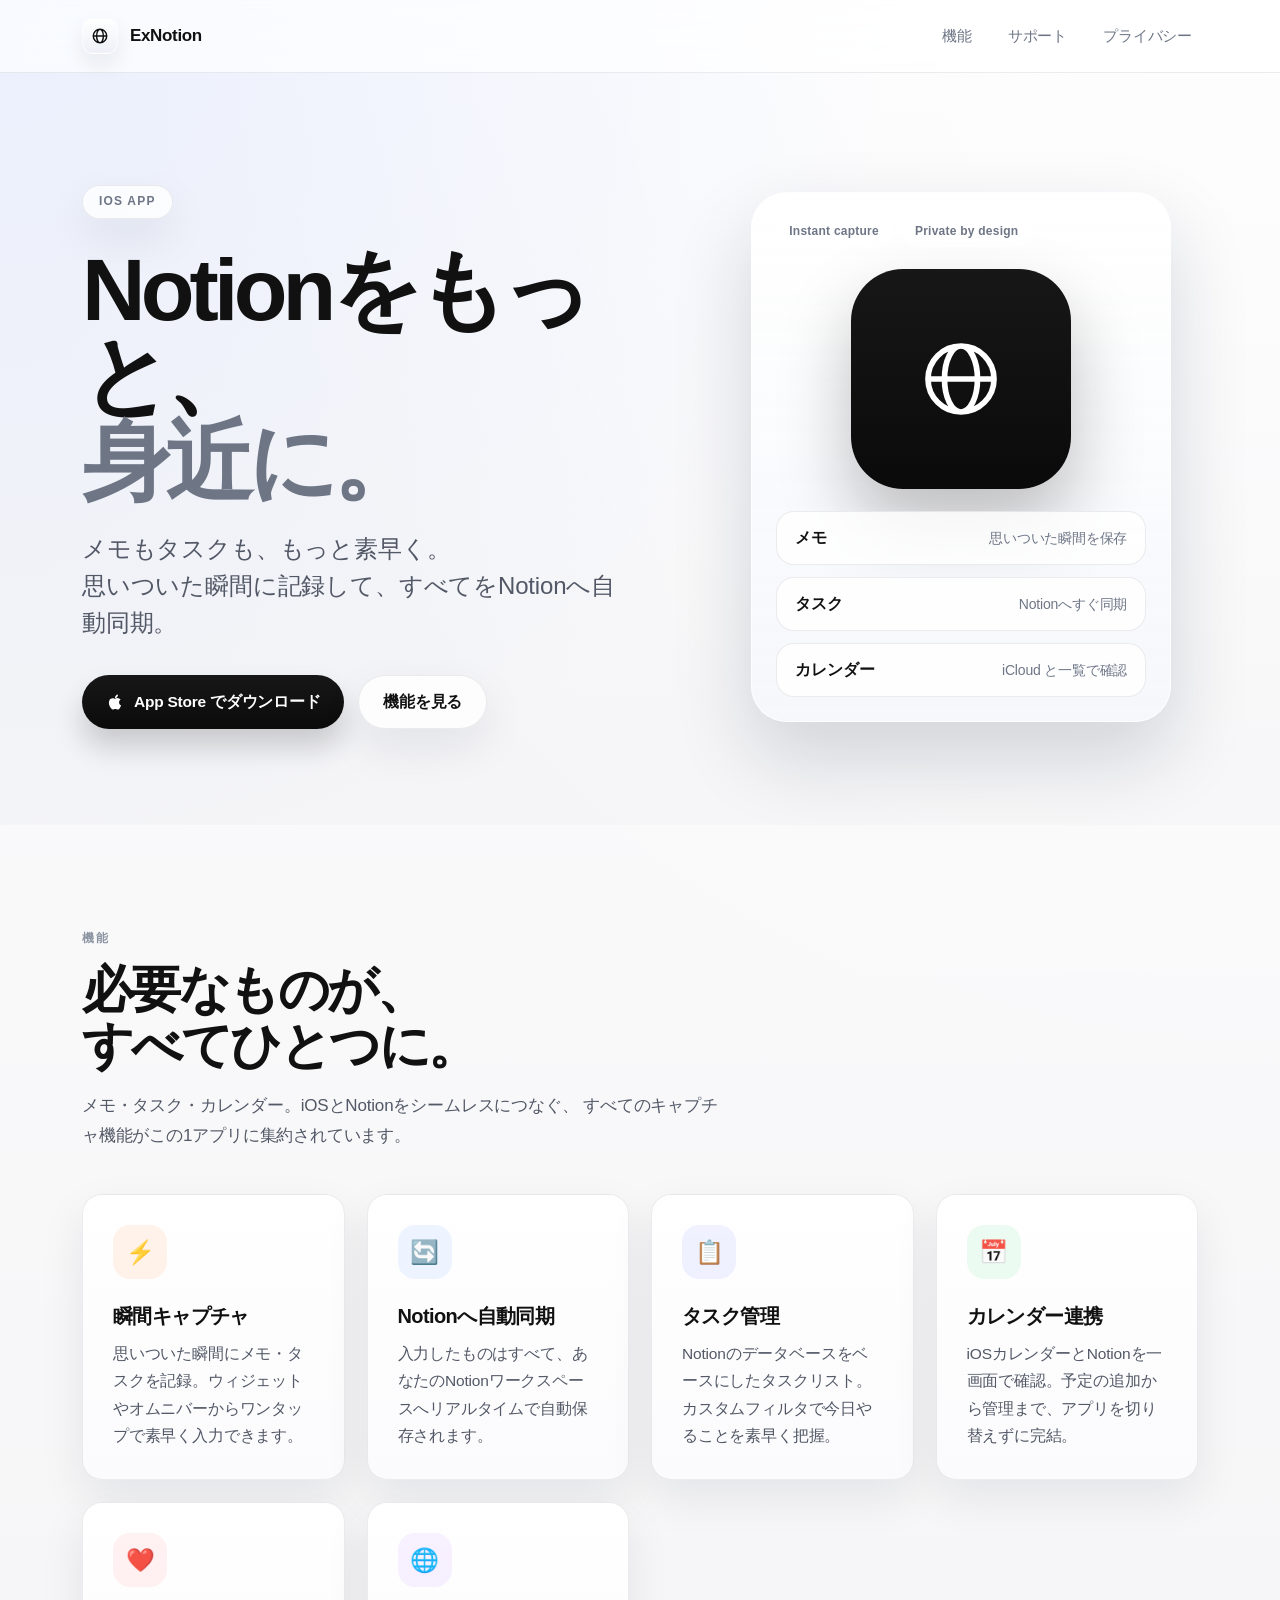
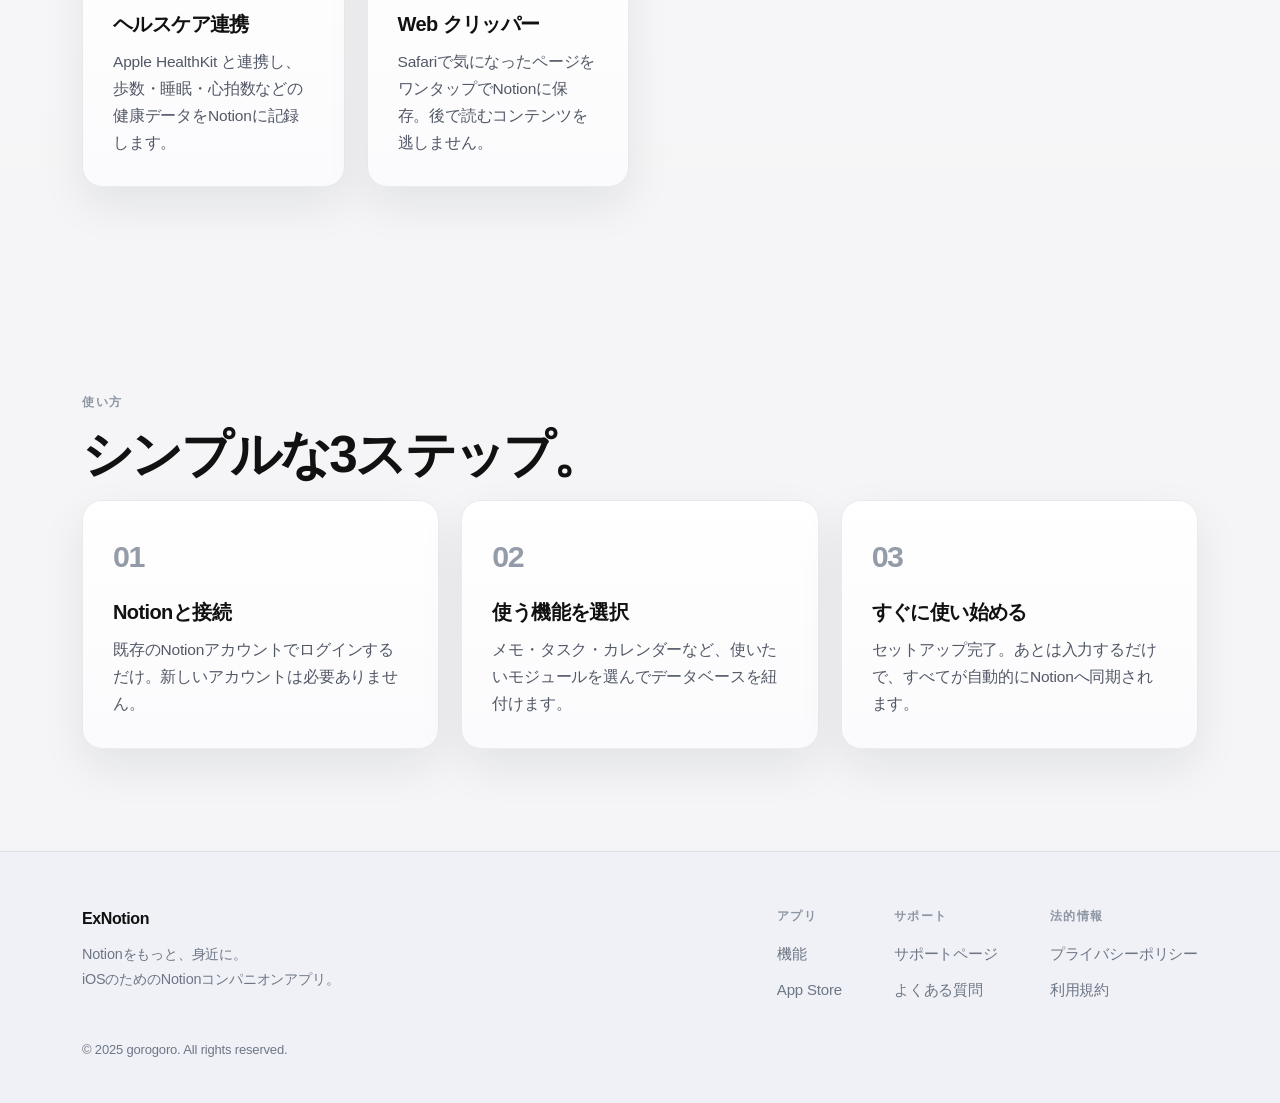
==== index.html @ c2ee6b0f "Add files via upload" ====
<!DOCTYPE html>
<html lang="ja">
<head>
  <meta charset="UTF-8" />
  <meta name="viewport" content="width=device-width, initial-scale=1.0" />
  <title>ExNotion — Notionをもっと、身近に。</title>
  <meta name="description" content="メモ・タスク・カレンダーをNotionに自動同期。瞬間キャプチャで、思いついた瞬間に記録できるiOSアプリです。" />
  <meta property="og:title" content="ExNotion — Notionをもっと、身近に。" />
  <meta property="og:description" content="メモ・タスク・カレンダーをNotionに自動同期。iOSアプリ。" />
  <meta property="og:type" content="website" />
  <link rel="stylesheet" href="style.css" />
</head>
<body>

  <!-- ── Header ── -->
  <header>
    <nav>
      <a href="index.html" class="nav-logo">
        <span class="nav-logo-icon">
          <svg viewBox="0 0 24 24"><path d="M21 12a9 9 0 0 1-9 9m9-9a9 9 0 0 0-9-9m9 9H3m9 9a9 9 0 0 1-9-9m9 9c-2.5 0-4.5-4-4.5-9S9.5 3 12 3m0 18c2.5 0 4.5-4 4.5-9S14.5 3 12 3m-9 9a9 9 0 0 1 9-9"/></svg>
        </span>
        ExNotion
      </a>
      <ul class="nav-links">
        <li><a href="#features">機能</a></li>
        <li><a href="support.html">サポート</a></li>
        <li><a href="privacy.html">プライバシー</a></li>
      </ul>
    </nav>
  </header>

  <!-- ── Hero ── -->
  <section class="hero">
    <div class="container hero-shell">
      <div class="hero-copy">
        <div class="hero-badge">iOS App</div>
        <h1>Notionをもっと、<br><span>身近に。</span></h1>
        <p class="hero-sub">
          メモもタスクも、もっと素早く。<br>
          思いついた瞬間に記録して、すべてをNotionへ自動同期。
        </p>
        <div class="cta-group">
          <!-- App Store公開後にURLを設定してください -->
          <a href="#" class="btn-primary">
            <svg width="18" height="18" viewBox="0 0 24 24" fill="currentColor"><path d="M18.71 19.5c-.83 1.24-1.71 2.45-3.05 2.47-1.34.03-1.77-.79-3.29-.79-1.53 0-2 .77-3.27.82-1.31.05-2.3-1.32-3.14-2.53C4.25 17 2.94 12.45 4.7 9.39c.87-1.52 2.43-2.48 4.12-2.51 1.28-.02 2.5.87 3.29.87.78 0 2.26-1.07 3.8-.91.65.03 2.47.26 3.64 1.98-.09.06-2.17 1.28-2.15 3.81.03 3.02 2.65 4.03 2.68 4.04-.03.07-.42 1.44-1.38 2.83M13 3.5c.73-.83 1.94-1.46 2.94-1.5.13 1.17-.34 2.35-1.04 3.19-.69.85-1.83 1.51-2.95 1.42-.15-1.15.41-2.35 1.05-3.11z"/></svg>
            App Store でダウンロード
          </a>
          <a href="#features" class="btn-secondary">機能を見る</a>
        </div>
      </div>

      <div class="hero-visual">
        <div class="hero-product-card">
          <div class="hero-product-meta">
            <span>Instant capture</span>
            <span>Private by design</span>
          </div>
          <div class="hero-icon">
            <svg viewBox="0 0 24 24">
              <path d="M21 12a9 9 0 0 1-9 9m9-9a9 9 0 0 0-9-9m9 9H3m9 9a9 9 0 0 1-9-9m9 9c-2.5 0-4.5-4-4.5-9S9.5 3 12 3m0 18c2.5 0 4.5-4 4.5-9S14.5 3 12 3m-9 9a9 9 0 0 1 9-9"/>
            </svg>
          </div>
          <div class="hero-highlights">
            <div class="hero-highlight">
              <strong>メモ</strong>
              <span>思いついた瞬間を保存</span>
            </div>
            <div class="hero-highlight">
              <strong>タスク</strong>
              <span>Notionへすぐ同期</span>
            </div>
            <div class="hero-highlight">
              <strong>カレンダー</strong>
              <span>iCloud と一覧で確認</span>
            </div>
          </div>
        </div>
      </div>
    </div>
  </section>

  <!-- ── Features ── -->
  <section id="features" class="section-surface">
    <div class="container">
      <p class="section-label">機能</p>
      <h2 class="section-title">必要なものが、<br>すべてひとつに。</h2>
      <p class="section-desc">
        メモ・タスク・カレンダー。iOSとNotionをシームレスにつなぐ、
        すべてのキャプチャ機能がこの1アプリに集約されています。
      </p>

      <div class="features-grid">

        <div class="feature-card">
          <div class="feature-icon orange">⚡</div>
          <h3>瞬間キャプチャ</h3>
          <p>思いついた瞬間にメモ・タスクを記録。ウィジェットやオムニバーからワンタップで素早く入力できます。</p>
        </div>

        <div class="feature-card">
          <div class="feature-icon blue">🔄</div>
          <h3>Notionへ自動同期</h3>
          <p>入力したものはすべて、あなたのNotionワークスペースへリアルタイムで自動保存されます。</p>
        </div>

        <div class="feature-card">
          <div class="feature-icon indigo">📋</div>
          <h3>タスク管理</h3>
          <p>Notionのデータベースをベースにしたタスクリスト。カスタムフィルタで今日やることを素早く把握。</p>
        </div>

        <div class="feature-card">
          <div class="feature-icon green">📅</div>
          <h3>カレンダー連携</h3>
          <p>iOSカレンダーとNotionを一画面で確認。予定の追加から管理まで、アプリを切り替えずに完結。</p>
        </div>

        <div class="feature-card">
          <div class="feature-icon red">❤️</div>
          <h3>ヘルスケア連携</h3>
          <p>Apple HealthKit と連携し、歩数・睡眠・心拍数などの健康データをNotionに記録します。</p>
        </div>

        <div class="feature-card">
          <div class="feature-icon purple">🌐</div>
          <h3>Web クリッパー</h3>
          <p>Safariで気になったページをワンタップでNotionに保存。後で読むコンテンツを逃しません。</p>
        </div>

      </div>
    </div>
  </section>

  <!-- ── How it works ── -->
  <section>
    <div class="container">
      <p class="section-label">使い方</p>
      <h2 class="section-title">シンプルな3ステップ。</h2>

      <div class="features-grid">
        <div class="feature-card">
          <div class="step-number">01</div>
          <h3>Notionと接続</h3>
          <p>既存のNotionアカウントでログインするだけ。新しいアカウントは必要ありません。</p>
        </div>
        <div class="feature-card">
          <div class="step-number">02</div>
          <h3>使う機能を選択</h3>
          <p>メモ・タスク・カレンダーなど、使いたいモジュールを選んでデータベースを紐付けます。</p>
        </div>
        <div class="feature-card">
          <div class="step-number">03</div>
          <h3>すぐに使い始める</h3>
          <p>セットアップ完了。あとは入力するだけで、すべてが自動的にNotionへ同期されます。</p>
        </div>
      </div>
    </div>
  </section>

  <!-- ── Footer ── -->
  <footer>
    <div class="footer-inner">
      <div class="footer-brand">
        <strong>ExNotion</strong>
        <p>Notionをもっと、身近に。<br>iOSのためのNotionコンパニオンアプリ。</p>
      </div>
      <div class="footer-links">
        <div class="footer-col">
          <h4>アプリ</h4>
          <ul>
            <li><a href="#features">機能</a></li>
            <li><a href="#">App Store</a></li>
          </ul>
        </div>
        <div class="footer-col">
          <h4>サポート</h4>
          <ul>
            <li><a href="support.html">サポートページ</a></li>
            <li><a href="support.html#faq">よくある質問</a></li>
          </ul>
        </div>
        <div class="footer-col">
          <h4>法的情報</h4>
          <ul>
            <li><a href="privacy.html">プライバシーポリシー</a></li>
            <li><a href="terms.html">利用規約</a></li>
          </ul>
        </div>
      </div>
    </div>
    <p class="footer-copy">© 2025 gorogoro. All rights reserved.</p>
  </footer>

</body>
</html>
---- style.css ----
/* ============================================
   ExNotion — Shared Styles
   ============================================ */

:root {
  --fg: #111111;
  --fg-sub: #525866;
  --fg-soft: #6e7686;
  --fg-subtle: #8d95a3;
  --bg: #f5f5f7;
  --bg-elevated: rgba(255, 255, 255, 0.74);
  --bg-panel: #ffffff;
  --bg-panel-soft: #fbfbfd;
  --bg-sub: #eef1f6;
  --border: rgba(17, 24, 39, 0.08);
  --border-strong: rgba(17, 24, 39, 0.12);
  --shadow-soft: 0 18px 45px rgba(15, 23, 42, 0.08);
  --shadow-card: 0 24px 60px rgba(15, 23, 42, 0.12);
  --shadow-float: 0 35px 80px rgba(15, 23, 42, 0.16);
  --accent: #111111;
  --accent-blue: #0066cc;
  --accent-orange: #f97316;
  --accent-blue-soft: #2563eb;
  --accent-indigo: #4f46e5;
  --radius: 28px;
  --radius-md: 20px;
  --radius-sm: 999px;
  --max-w: 1180px;
  --narrow-w: 780px;
  --font: -apple-system, BlinkMacSystemFont, "SF Pro Display", "SF Pro Text", "Hiragino Sans",
    "Hiragino Kaku Gothic ProN", "Yu Gothic", sans-serif;
}

@media (prefers-color-scheme: dark) {
  :root {
    --fg: #f5f7fb;
    --fg-sub: #b0b8c7;
    --fg-soft: #94a0b2;
    --fg-subtle: #7b8698;
    --bg: #090b10;
    --bg-elevated: rgba(17, 20, 28, 0.78);
    --bg-panel: #10141c;
    --bg-panel-soft: #151a24;
    --bg-sub: #0d1118;
    --border: rgba(255, 255, 255, 0.09);
    --border-strong: rgba(255, 255, 255, 0.14);
    --shadow-soft: 0 24px 50px rgba(0, 0, 0, 0.32);
    --shadow-card: 0 28px 80px rgba(0, 0, 0, 0.38);
    --shadow-float: 0 42px 90px rgba(0, 0, 0, 0.45);
    --accent: #ffffff;
    --accent-blue: #4da3ff;
  }
}

*,
*::before,
*::after {
  box-sizing: border-box;
  margin: 0;
  padding: 0;
}

html {
  scroll-behavior: smooth;
}

body {
  font-family: var(--font);
  background:
    radial-gradient(circle at top left, rgba(120, 160, 255, 0.12), transparent 30%),
    radial-gradient(circle at top right, rgba(255, 255, 255, 0.72), transparent 38%),
    linear-gradient(180deg, #fbfbfd 0%, var(--bg) 26%, var(--bg) 100%);
  color: var(--fg);
  line-height: 1.65;
  letter-spacing: -0.011em;
  -webkit-font-smoothing: antialiased;
  text-rendering: optimizeLegibility;
}

@media (prefers-color-scheme: dark) {
  body {
    background:
      radial-gradient(circle at top left, rgba(77, 163, 255, 0.14), transparent 30%),
      radial-gradient(circle at top right, rgba(72, 84, 110, 0.18), transparent 36%),
      linear-gradient(180deg, #0a0c11 0%, var(--bg) 20%, var(--bg) 100%);
  }
}

a {
  color: var(--accent-blue);
  text-decoration: none;
}

a:hover {
  text-decoration: none;
}

.container {
  max-width: var(--max-w);
  margin: 0 auto;
  padding: 0 32px;
}

.container-narrow {
  max-width: var(--narrow-w);
}

header {
  position: sticky;
  top: 0;
  z-index: 100;
  backdrop-filter: saturate(180%) blur(24px);
  -webkit-backdrop-filter: saturate(180%) blur(24px);
  background: color-mix(in srgb, var(--bg-elevated) 92%, transparent);
  border-bottom: 1px solid var(--border);
}

nav {
  display: flex;
  align-items: center;
  justify-content: space-between;
  min-height: 72px;
  max-width: var(--max-w);
  margin: 0 auto;
  padding: 0 32px;
}

.nav-logo {
  display: inline-flex;
  align-items: center;
  gap: 12px;
  font-size: 1.0625rem;
  font-weight: 700;
  letter-spacing: -0.02em;
  color: var(--fg);
}

.nav-logo-icon {
  width: 36px;
  height: 36px;
  border-radius: 12px;
  display: flex;
  align-items: center;
  justify-content: center;
  background:
    linear-gradient(180deg, rgba(255, 255, 255, 0.92), rgba(236, 240, 247, 0.96));
  border: 1px solid rgba(255, 255, 255, 0.66);
  box-shadow: 0 10px 22px rgba(15, 23, 42, 0.08);
}

@media (prefers-color-scheme: dark) {
  .nav-logo-icon {
    background: linear-gradient(180deg, rgba(33, 39, 52, 0.95), rgba(16, 20, 28, 0.98));
    border-color: rgba(255, 255, 255, 0.08);
    box-shadow: 0 14px 30px rgba(0, 0, 0, 0.28);
  }
}

.nav-logo-icon svg {
  width: 18px;
  height: 18px;
  stroke: var(--fg);
  fill: none;
  stroke-width: 1.9;
  stroke-linecap: round;
  stroke-linejoin: round;
}

.nav-links {
  list-style: none;
  display: flex;
  align-items: center;
  gap: 24px;
}

.nav-links a {
  display: inline-flex;
  align-items: center;
  min-height: 40px;
  padding: 0 6px;
  font-size: 0.9375rem;
  font-weight: 500;
  color: var(--fg-soft);
  transition: color 0.2s ease, opacity 0.2s ease;
}

.nav-links a:hover {
  color: var(--fg);
}

.hero {
  padding: clamp(56px, 9vw, 112px) 0 clamp(52px, 8vw, 96px);
}

.hero-shell {
  display: grid;
  grid-template-columns: minmax(0, 1.1fr) minmax(320px, 0.9fr);
  gap: clamp(32px, 5vw, 72px);
  align-items: center;
}

.hero-copy {
  max-width: 640px;
}

.hero-badge {
  display: inline-flex;
  align-items: center;
  min-height: 34px;
  padding: 0 16px;
  border-radius: 999px;
  border: 1px solid var(--border);
  background: color-mix(in srgb, var(--bg-panel) 78%, transparent);
  box-shadow: var(--shadow-soft);
  color: var(--fg-soft);
  font-size: 0.75rem;
  font-weight: 700;
  letter-spacing: 0.1em;
  text-transform: uppercase;
  margin-bottom: 28px;
}

.hero h1 {
  font-size: clamp(3.25rem, 7vw, 5.5rem);
  line-height: 0.98;
  letter-spacing: -0.055em;
  font-weight: 700;
  margin-bottom: 24px;
}

.hero h1 span {
  color: var(--fg-soft);
}

.hero-sub {
  font-size: clamp(1.125rem, 2.1vw, 1.5rem);
  line-height: 1.55;
  color: var(--fg-sub);
  max-width: 34rem;
  margin-bottom: 34px;
}

.cta-group {
  display: flex;
  flex-wrap: wrap;
  gap: 14px;
}

.btn-primary,
.btn-secondary {
  display: inline-flex;
  align-items: center;
  justify-content: center;
  gap: 10px;
  min-height: 54px;
  padding: 0 24px;
  border-radius: 999px;
  font-size: 0.96875rem;
  font-weight: 600;
  letter-spacing: -0.015em;
  transition: transform 0.18s ease, box-shadow 0.18s ease, opacity 0.18s ease, background 0.18s ease;
}

.btn-primary {
  color: #fff;
  background: linear-gradient(180deg, #171717, #0b0b0b);
  box-shadow: 0 18px 28px rgba(17, 17, 17, 0.18);
}

.btn-primary:hover {
  transform: translateY(-1px);
  box-shadow: 0 22px 34px rgba(17, 17, 17, 0.24);
}

.btn-secondary {
  color: var(--fg);
  background: color-mix(in srgb, var(--bg-panel) 78%, transparent);
  border: 1px solid var(--border);
  box-shadow: var(--shadow-soft);
}

.btn-secondary:hover {
  transform: translateY(-1px);
  background: color-mix(in srgb, var(--bg-panel-soft) 86%, transparent);
}

.hero-visual {
  display: flex;
  justify-content: center;
}

.hero-product-card {
  width: min(100%, 420px);
  padding: 24px;
  border-radius: 36px;
  background:
    linear-gradient(180deg, rgba(255, 255, 255, 0.9), rgba(245, 247, 251, 0.82));
  border: 1px solid rgba(255, 255, 255, 0.7);
  box-shadow: var(--shadow-float);
}

@media (prefers-color-scheme: dark) {
  .hero-product-card {
    background: linear-gradient(180deg, rgba(22, 27, 37, 0.92), rgba(12, 15, 22, 0.94));
    border-color: rgba(255, 255, 255, 0.08);
  }
}

.hero-product-meta {
  display: flex;
  flex-wrap: wrap;
  gap: 10px;
  margin-bottom: 22px;
}

.hero-product-meta span {
  display: inline-flex;
  align-items: center;
  min-height: 30px;
  padding: 0 12px;
  border-radius: 999px;
  background: rgba(255, 255, 255, 0.6);
  border: 1px solid rgba(255, 255, 255, 0.7);
  color: var(--fg-soft);
  font-size: 0.75rem;
  font-weight: 600;
  letter-spacing: 0.02em;
}

@media (prefers-color-scheme: dark) {
  .hero-product-meta span {
    background: rgba(255, 255, 255, 0.04);
    border-color: rgba(255, 255, 255, 0.08);
  }
}

.hero-icon {
  width: min(100%, 220px);
  aspect-ratio: 1;
  margin: 0 auto;
  border-radius: 52px;
  display: flex;
  align-items: center;
  justify-content: center;
  background:
    linear-gradient(180deg, #171717, #0a0a0a);
  box-shadow: 0 36px 70px rgba(17, 17, 17, 0.26);
}

.hero-icon svg {
  width: 88px;
  height: 88px;
  stroke: #ffffff;
  fill: none;
  stroke-width: 1.55;
  stroke-linecap: round;
  stroke-linejoin: round;
}

.hero-highlights {
  display: grid;
  gap: 12px;
  margin-top: 22px;
}

.hero-highlight {
  display: flex;
  justify-content: space-between;
  align-items: center;
  gap: 12px;
  min-height: 54px;
  padding: 0 18px;
  border-radius: 18px;
  background: color-mix(in srgb, var(--bg-panel) 82%, transparent);
  border: 1px solid var(--border);
}

.hero-highlight strong {
  font-size: 0.96875rem;
  font-weight: 650;
}

.hero-highlight span {
  font-size: 0.875rem;
  color: var(--fg-soft);
  text-align: right;
}

section {
  padding: clamp(64px, 8vw, 112px) 0;
}

.section-surface {
  background: linear-gradient(180deg, rgba(255, 255, 255, 0.45), rgba(255, 255, 255, 0));
}

@media (prefers-color-scheme: dark) {
  .section-surface {
    background: linear-gradient(180deg, rgba(255, 255, 255, 0.025), rgba(255, 255, 255, 0));
  }
}

.section-label {
  font-size: 0.78rem;
  font-weight: 700;
  letter-spacing: 0.14em;
  text-transform: uppercase;
  color: var(--fg-subtle);
  margin-bottom: 14px;
}

.section-title {
  font-size: clamp(2.1rem, 4vw, 3.5rem);
  line-height: 1.08;
  letter-spacing: -0.05em;
  font-weight: 700;
  margin-bottom: 18px;
}

.section-desc {
  max-width: 640px;
  font-size: 1.0625rem;
  line-height: 1.75;
  color: var(--fg-sub);
  margin-bottom: 44px;
}

.features-grid,
.support-grid {
  display: grid;
  grid-template-columns: repeat(auto-fit, minmax(260px, 1fr));
  gap: 22px;
}

.feature-card,
.support-card {
  position: relative;
  overflow: hidden;
  padding: 30px;
  border-radius: var(--radius-md);
  border: 1px solid var(--border);
  background:
    linear-gradient(180deg, color-mix(in srgb, var(--bg-panel) 96%, transparent), color-mix(in srgb, var(--bg-panel-soft) 96%, transparent));
  box-shadow: var(--shadow-soft);
}

.feature-card::before,
.support-card::before {
  content: "";
  position: absolute;
  inset: 0;
  background: linear-gradient(180deg, rgba(255, 255, 255, 0.16), transparent 38%);
  pointer-events: none;
}

.feature-card:hover,
.support-card:hover {
  transform: translateY(-3px);
  box-shadow: var(--shadow-card);
}

.feature-icon {
  width: 54px;
  height: 54px;
  border-radius: 17px;
  display: flex;
  align-items: center;
  justify-content: center;
  margin-bottom: 24px;
  font-size: 1.45rem;
}

.feature-icon.orange { background: #fff1e8; color: var(--accent-orange); }
.feature-icon.blue   { background: #ecf3ff; color: var(--accent-blue-soft); }
.feature-icon.indigo { background: #eef0ff; color: var(--accent-indigo); }
.feature-icon.green  { background: #eafbf0; color: #17a34a; }
.feature-icon.red    { background: #fff0f0; color: #ef4444; }
.feature-icon.purple { background: #f7efff; color: #8b5cf6; }

@media (prefers-color-scheme: dark) {
  .feature-icon.orange { background: #3f1a0a; }
  .feature-icon.blue   { background: #10284d; }
  .feature-icon.indigo { background: #1d204a; }
  .feature-icon.green  { background: #0b2d19; }
  .feature-icon.red    { background: #421313; }
  .feature-icon.purple { background: #31134f; }
}

.feature-card h3,
.support-card h3,
.faq-item h3 {
  font-size: 1.25rem;
  line-height: 1.35;
  letter-spacing: -0.03em;
  font-weight: 650;
  margin-bottom: 10px;
}

.feature-card p,
.support-card p,
.faq-item p {
  font-size: 0.96875rem;
  line-height: 1.75;
  color: var(--fg-sub);
}

.step-number {
  font-size: 1.9rem;
  font-weight: 700;
  letter-spacing: -0.05em;
  color: var(--fg-subtle);
  margin-bottom: 18px;
}

footer {
  padding: 54px 0 42px;
  border-top: 1px solid var(--border);
  background: color-mix(in srgb, var(--bg-sub) 74%, transparent);
}

.footer-inner {
  max-width: var(--max-w);
  margin: 0 auto;
  padding: 0 32px;
  display: flex;
  align-items: flex-start;
  justify-content: space-between;
  gap: 40px;
  flex-wrap: wrap;
}

.footer-brand {
  display: flex;
  flex-direction: column;
  gap: 10px;
}

.footer-brand strong {
  font-size: 1rem;
  font-weight: 700;
  letter-spacing: -0.025em;
}

.footer-brand p,
.footer-copy {
  color: var(--fg-soft);
}

.footer-brand p {
  font-size: 0.9rem;
  line-height: 1.7;
  max-width: 320px;
}

.footer-links {
  display: flex;
  gap: 52px;
  flex-wrap: wrap;
}

.footer-col h4 {
  font-size: 0.78rem;
  font-weight: 700;
  letter-spacing: 0.12em;
  text-transform: uppercase;
  color: var(--fg-subtle);
  margin-bottom: 14px;
}

.footer-col ul {
  list-style: none;
  display: flex;
  flex-direction: column;
  gap: 10px;
}

.footer-col a {
  font-size: 0.9375rem;
  color: var(--fg-soft);
}

.footer-col a:hover {
  color: var(--fg);
}

.footer-copy {
  max-width: var(--max-w);
  margin: 36px auto 0;
  padding: 0 32px;
  font-size: 0.8125rem;
}

.page-hero {
  padding: 48px 0 12px;
}

.support-card {
  display: flex;
  flex-direction: column;
  gap: 12px;
  color: var(--fg);
}

.support-card-icon {
  font-size: 1.9rem;
  line-height: 1;
}

.faq-title {
  margin-bottom: 40px;
}

.faq-item {
  padding: 26px 0;
  border-bottom: 1px solid var(--border);
}

.faq-item:last-child {
  border-bottom: 0;
}

.support-cta {
  padding-top: 72px;
  padding-bottom: 72px;
}

.support-cta-inner {
  text-align: center;
}

.support-cta-copy {
  color: var(--fg-sub);
  margin-bottom: 30px;
  font-size: 1rem;
  line-height: 1.8;
}

.support-cta-button {
  display: inline-flex;
}

.support-cta-note {
  margin-top: 16px;
  font-size: 0.84rem;
  color: var(--fg-subtle);
}

.prose {
  max-width: var(--narrow-w);
  margin: 0 auto;
  padding: 64px 32px 104px;
}

.prose h1 {
  font-size: clamp(2.3rem, 4vw, 3.5rem);
  line-height: 1.08;
  letter-spacing: -0.05em;
  font-weight: 700;
  margin-bottom: 10px;
}

.prose .updated {
  font-size: 0.875rem;
  color: var(--fg-subtle);
  margin-bottom: 42px;
}

.prose h2 {
  font-size: 1.45rem;
  font-weight: 680;
  line-height: 1.25;
  letter-spacing: -0.03em;
  margin: 44px 0 14px;
}

.prose p,
.prose li {
  font-size: 1rem;
  line-height: 1.9;
  color: var(--fg-sub);
}

.prose p {
  margin-bottom: 16px;
}

.prose ul,
.prose ol {
  margin: 0 0 16px 22px;
}

.prose li {
  margin-bottom: 8px;
}

.prose strong {
  color: var(--fg);
  font-weight: 650;
}

.prose .info-box {
  margin-top: 28px;
  padding: 20px 22px;
  border-radius: 20px;
  border: 1px solid var(--border);
  background: color-mix(in srgb, var(--bg-panel) 92%, transparent);
  box-shadow: var(--shadow-soft);
}

hr {
  border: none;
  border-top: 1px solid var(--border);
}

@media (max-width: 900px) {
  .hero-shell {
    grid-template-columns: 1fr;
  }

  .hero-copy {
    max-width: none;
    text-align: center;
  }

  .cta-group {
    justify-content: center;
  }
}

@media (max-width: 680px) {
  .container,
  .footer-inner,
  .footer-copy,
  nav,
  .prose {
    padding-left: 20px;
    padding-right: 20px;
  }

  .nav-links {
    gap: 10px;
  }

  .nav-links a {
    font-size: 0.875rem;
  }

  .hero {
    padding-top: 40px;
  }

  .hero h1 {
    font-size: clamp(2.6rem, 12vw, 4rem);
  }

  .btn-primary,
  .btn-secondary {
    width: 100%;
  }

  .feature-card,
  .support-card,
  .hero-product-card {
    padding: 24px;
  }

  .footer-inner {
    flex-direction: column;
  }
}
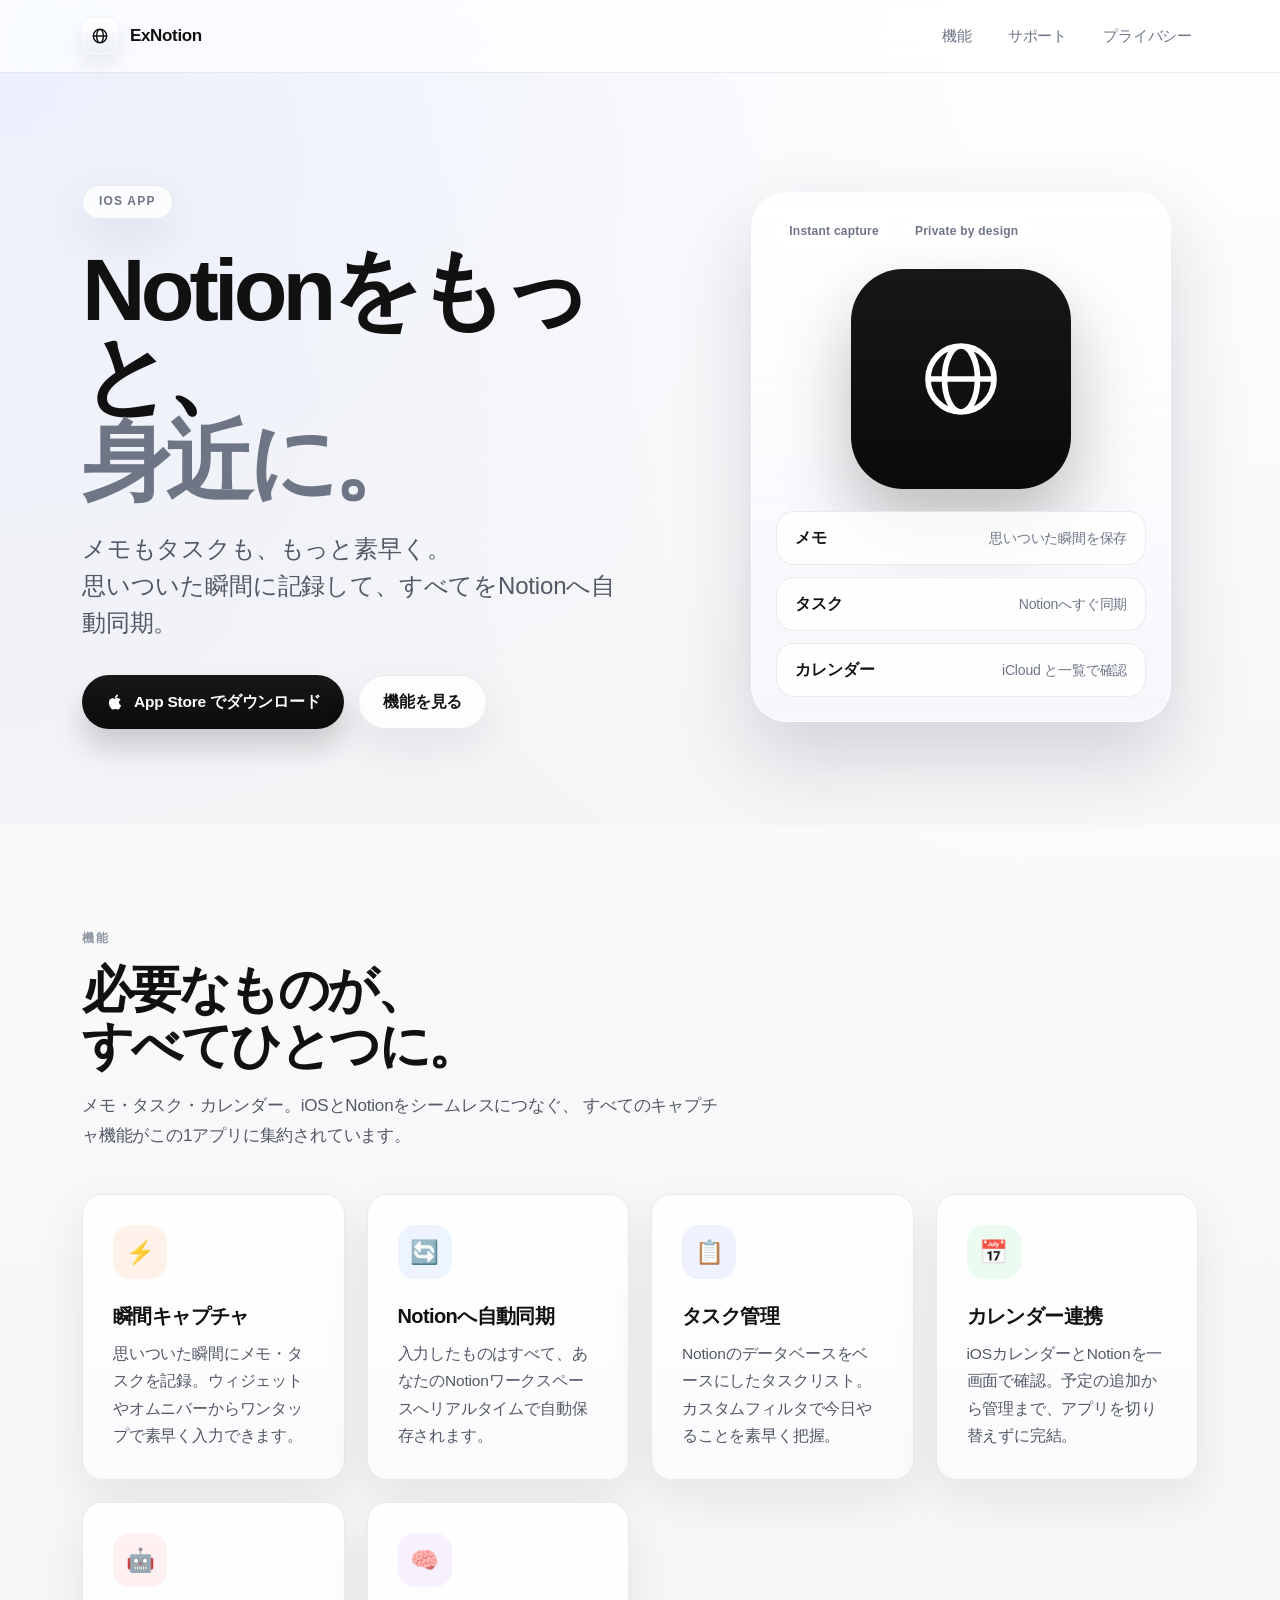
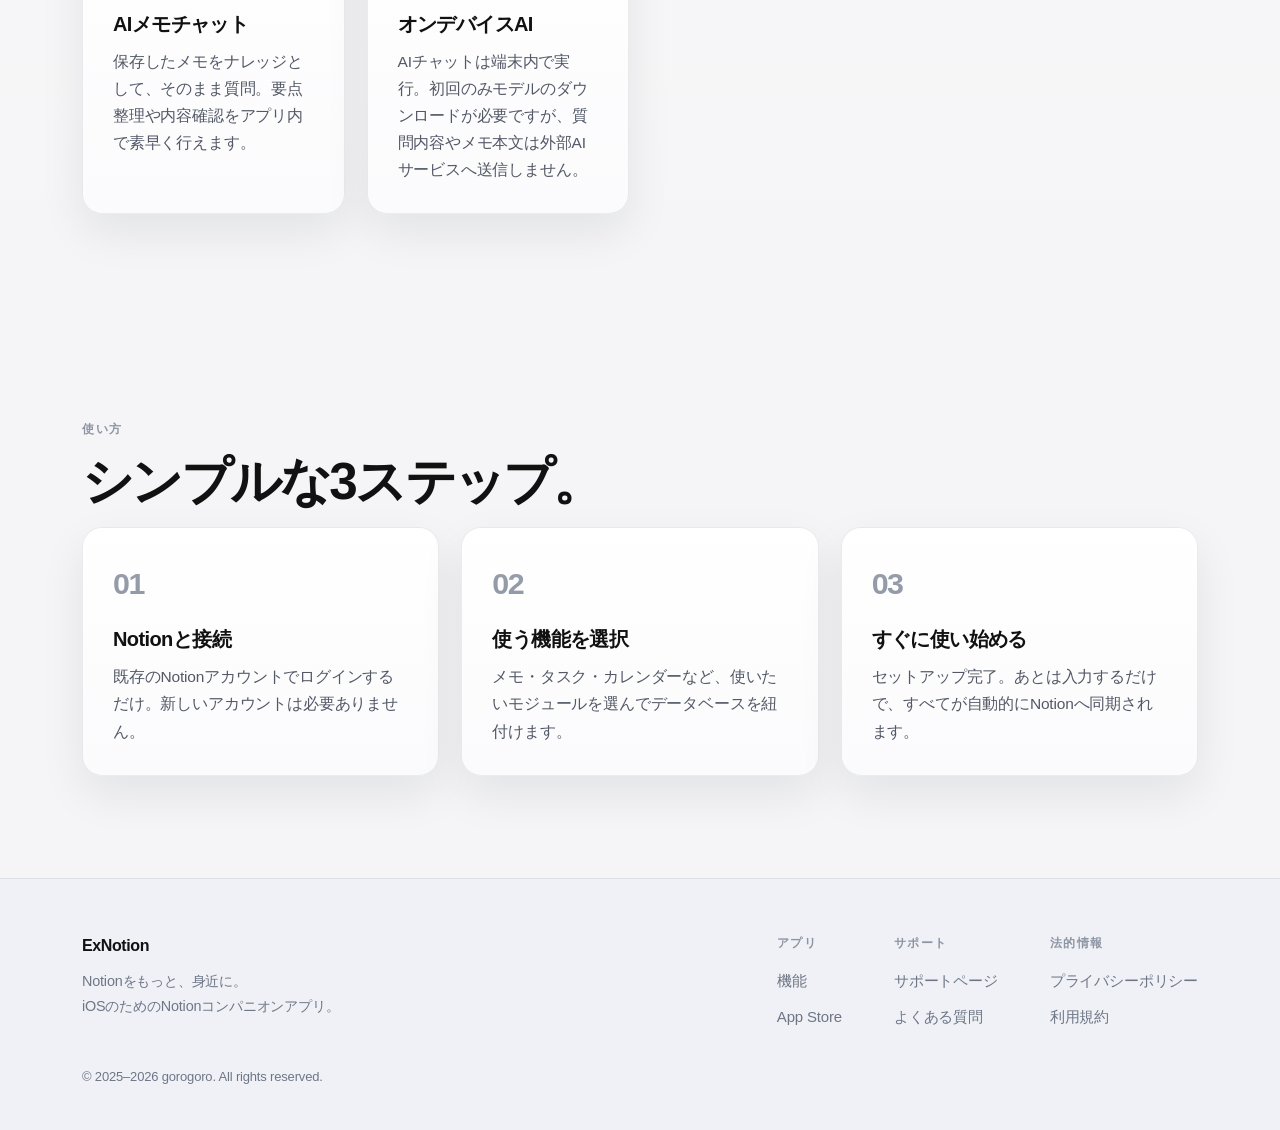
==== commit 600cbf9a: "Initial commit: local files" ====
--- a/index.html
+++ b/index.html
@@ -40,8 +40,7 @@
           思いついた瞬間に記録して、すべてをNotionへ自動同期。
         </p>
         <div class="cta-group">
-          <!-- App Store公開後にURLを設定してください -->
-          <a href="#" class="btn-primary">
+          <a href="https://apps.apple.com/jp/app/exnotion/id6745064186" class="btn-primary">
             <svg width="18" height="18" viewBox="0 0 24 24" fill="currentColor"><path d="M18.71 19.5c-.83 1.24-1.71 2.45-3.05 2.47-1.34.03-1.77-.79-3.29-.79-1.53 0-2 .77-3.27.82-1.31.05-2.3-1.32-3.14-2.53C4.25 17 2.94 12.45 4.7 9.39c.87-1.52 2.43-2.48 4.12-2.51 1.28-.02 2.5.87 3.29.87.78 0 2.26-1.07 3.8-.91.65.03 2.47.26 3.64 1.98-.09.06-2.17 1.28-2.15 3.81.03 3.02 2.65 4.03 2.68 4.04-.03.07-.42 1.44-1.38 2.83M13 3.5c.73-.83 1.94-1.46 2.94-1.5.13 1.17-.34 2.35-1.04 3.19-.69.85-1.83 1.51-2.95 1.42-.15-1.15.41-2.35 1.05-3.11z"/></svg>
             App Store でダウンロード
           </a>
@@ -116,15 +115,15 @@
         </div>
 
         <div class="feature-card">
-          <div class="feature-icon red">❤️</div>
-          <h3>ヘルスケア連携</h3>
-          <p>Apple HealthKit と連携し、歩数・睡眠・心拍数などの健康データをNotionに記録します。</p>
+          <div class="feature-icon red">🤖</div>
+          <h3>AIメモチャット</h3>
+          <p>保存したメモをナレッジとして、そのまま質問。要点整理や内容確認をアプリ内で素早く行えます。</p>
         </div>
 
         <div class="feature-card">
-          <div class="feature-icon purple">🌐</div>
-          <h3>Web クリッパー</h3>
-          <p>Safariで気になったページをワンタップでNotionに保存。後で読むコンテンツを逃しません。</p>
+          <div class="feature-icon purple">🧠</div>
+          <h3>オンデバイスAI</h3>
+          <p>AIチャットは端末内で実行。初回のみモデルのダウンロードが必要ですが、質問内容やメモ本文は外部AIサービスへ送信しません。</p>
         </div>
 
       </div>
@@ -169,7 +168,7 @@
           <h4>アプリ</h4>
           <ul>
             <li><a href="#features">機能</a></li>
-            <li><a href="#">App Store</a></li>
+            <li><a href="https://apps.apple.com/jp/app/exnotion/id6745064186">App Store</a></li>
           </ul>
         </div>
         <div class="footer-col">
@@ -188,7 +187,7 @@
         </div>
       </div>
     </div>
-    <p class="footer-copy">© 2025 gorogoro. All rights reserved.</p>
+    <p class="footer-copy">© 2025–2026 gorogoro. All rights reserved.</p>
   </footer>
 
 </body>
--- a/style.css
+++ b/style.css
@@ -105,6 +105,8 @@
   max-width: var(--narrow-w);
 }
 
+/* ── Header ── */
+
 header {
   position: sticky;
   top: 0;
@@ -187,6 +189,8 @@
 .nav-links a:hover {
   color: var(--fg);
 }
+
+/* ── Hero ── */
 
 .hero {
   padding: clamp(56px, 9vw, 112px) 0 clamp(52px, 8vw, 96px);
@@ -386,6 +390,8 @@
   text-align: right;
 }
 
+/* ── Sections ── */
+
 section {
   padding: clamp(64px, 8vw, 112px) 0;
 }
@@ -424,6 +430,8 @@
   color: var(--fg-sub);
   margin-bottom: 44px;
 }
+
+/* ── Feature & Support Cards ── */
 
 .features-grid,
 .support-grid {
@@ -442,6 +450,7 @@
   background:
     linear-gradient(180deg, color-mix(in srgb, var(--bg-panel) 96%, transparent), color-mix(in srgb, var(--bg-panel-soft) 96%, transparent));
   box-shadow: var(--shadow-soft);
+  transition: transform 0.2s ease, box-shadow 0.2s ease;
 }
 
 .feature-card::before,
@@ -512,6 +521,8 @@
   margin-bottom: 18px;
 }
 
+/* ── Footer ── */
+
 footer {
   padding: 54px 0 42px;
   border-top: 1px solid var(--border);
@@ -590,6 +601,8 @@
   font-size: 0.8125rem;
 }
 
+/* ── Support page ── */
+
 .page-hero {
   padding: 48px 0 12px;
 }
@@ -644,6 +657,8 @@
   font-size: 0.84rem;
   color: var(--fg-subtle);
 }
+
+/* ── Prose (privacy / terms) ── */
 
 .prose {
   max-width: var(--narrow-w);
@@ -711,6 +726,8 @@
   border: none;
   border-top: 1px solid var(--border);
 }
+
+/* ── Responsive ── */
 
 @media (max-width: 900px) {
   .hero-shell {
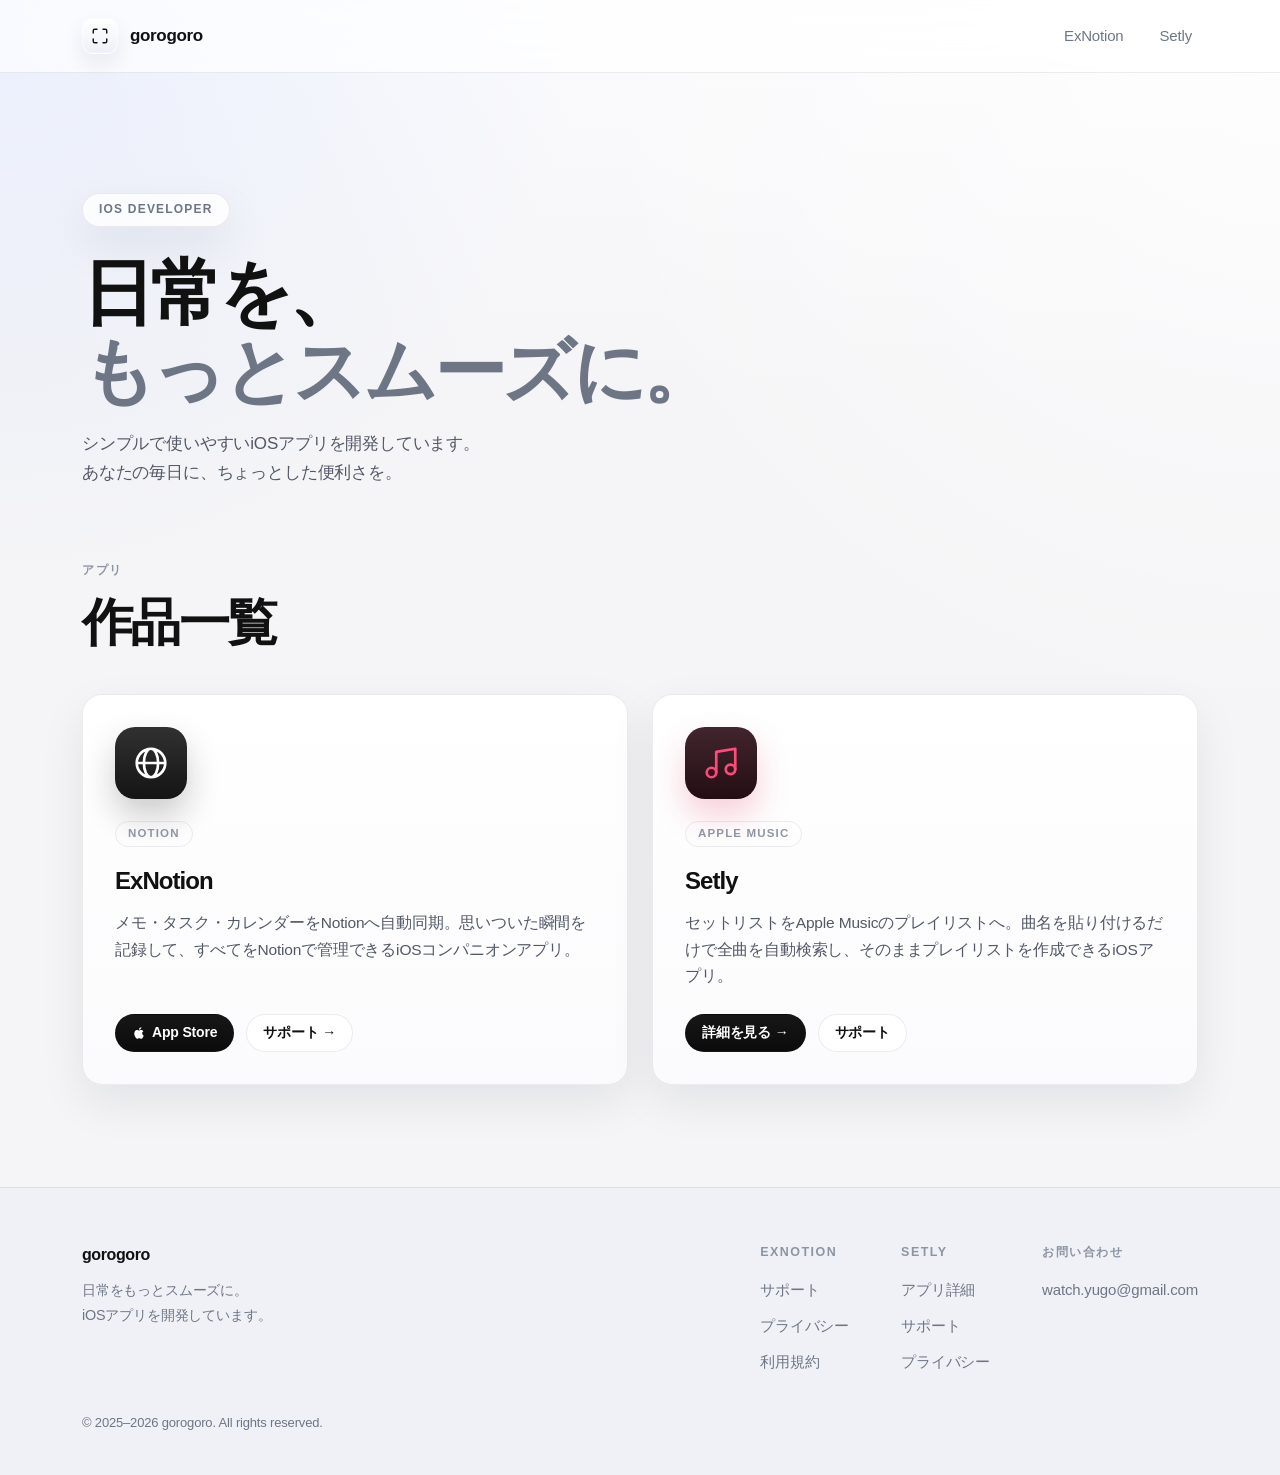
==== commit 736f08e5: "refactor: 開発者ポートフォリオに改修 — Setlyページを追加 - index.html を gorogoro アプリ一覧ページ（ポートフォリオ）に刷新 - ExNotion の supp" ====
--- a/index.html
+++ b/index.html
@@ -3,186 +3,174 @@
 <head>
   <meta charset="UTF-8" />
   <meta name="viewport" content="width=device-width, initial-scale=1.0" />
-  <title>ExNotion — Notionをもっと、身近に。</title>
-  <meta name="description" content="メモ・タスク・カレンダーをNotionに自動同期。瞬間キャプチャで、思いついた瞬間に記録できるiOSアプリです。" />
-  <meta property="og:title" content="ExNotion — Notionをもっと、身近に。" />
-  <meta property="og:description" content="メモ・タスク・カレンダーをNotionに自動同期。iOSアプリ。" />
-  <meta property="og:type" content="website" />
+  <title>gorogoro — iOSアプリ</title>
+  <meta name="description" content="gorogoroが開発するiOSアプリの一覧。ExNotion、Setlyなど。" />
   <link rel="stylesheet" href="style.css" />
+  <style>
+    .dev-hero { padding: clamp(64px, 10vw, 120px) 0 clamp(40px, 6vw, 72px); }
+    .apps-grid {
+      display: grid;
+      grid-template-columns: repeat(auto-fit, minmax(300px, 1fr));
+      gap: 24px;
+      margin-top: 44px;
+    }
+    .app-card {
+      display: flex;
+      flex-direction: column;
+      padding: 32px;
+      border-radius: var(--radius-md);
+      border: 1px solid var(--border);
+      background: linear-gradient(180deg,
+        color-mix(in srgb, var(--bg-panel) 96%, transparent),
+        color-mix(in srgb, var(--bg-panel-soft) 96%, transparent));
+      box-shadow: var(--shadow-soft);
+      color: var(--fg);
+      text-decoration: none;
+      transition: transform 0.2s ease, box-shadow 0.2s ease;
+      position: relative;
+      overflow: hidden;
+    }
+    .app-card::before {
+      content: "";
+      position: absolute;
+      inset: 0;
+      background: linear-gradient(180deg, rgba(255,255,255,0.14), transparent 38%);
+      pointer-events: none;
+    }
+    .app-card:hover { transform: translateY(-4px); box-shadow: var(--shadow-card); }
+    .app-card-icon {
+      width: 72px; height: 72px;
+      border-radius: 20px;
+      display: flex; align-items: center; justify-content: center;
+      margin-bottom: 22px; flex-shrink: 0;
+    }
+    .app-card-icon svg { width: 38px; height: 38px; fill: none; stroke-width: 1.7; stroke-linecap: round; stroke-linejoin: round; }
+    .app-card-icon.notion { background: linear-gradient(180deg, #171717, #0a0a0a); box-shadow: 0 16px 32px rgba(17,17,17,0.22); }
+    .app-card-icon.notion svg { stroke: #ffffff; }
+    .app-card-icon.setly { background: linear-gradient(180deg, #2a0a14, #1a0309); box-shadow: 0 16px 32px rgba(220,38,80,0.22); }
+    .app-card-icon.setly svg { stroke: #ff3b6e; }
+    .app-card-badge {
+      display: inline-flex; align-items: center; height: 26px; padding: 0 12px;
+      border-radius: 999px; border: 1px solid var(--border);
+      font-size: 0.72rem; font-weight: 700; letter-spacing: 0.1em; text-transform: uppercase;
+      color: var(--fg-subtle); margin-bottom: 14px; width: fit-content;
+    }
+    .app-card h3 { font-size: 1.5rem; font-weight: 700; letter-spacing: -0.04em; margin-bottom: 10px; }
+    .app-card p { font-size: 0.96875rem; line-height: 1.7; color: var(--fg-sub); margin-bottom: 24px; flex: 1; }
+    .app-card-links { display: flex; gap: 12px; flex-wrap: wrap; }
+    .app-card-link {
+      display: inline-flex; align-items: center; gap: 6px;
+      height: 38px; padding: 0 16px; border-radius: 999px;
+      font-size: 0.875rem; font-weight: 600;
+      border: 1px solid var(--border); color: var(--fg);
+      background: color-mix(in srgb, var(--bg-panel) 78%, transparent);
+      text-decoration: none;
+      transition: background 0.15s ease, transform 0.15s ease;
+    }
+    .app-card-link:hover { background: color-mix(in srgb, var(--bg-panel) 96%, transparent); transform: translateY(-1px); }
+    .app-card-link.primary { background: linear-gradient(180deg, #171717, #0b0b0b); color: #fff; border-color: transparent; }
+    .app-card-link.primary:hover { background: linear-gradient(180deg, #222, #111); }
+  </style>
 </head>
 <body>
 
-  <!-- ── Header ── -->
   <header>
     <nav>
       <a href="index.html" class="nav-logo">
         <span class="nav-logo-icon">
-          <svg viewBox="0 0 24 24"><path d="M21 12a9 9 0 0 1-9 9m9-9a9 9 0 0 0-9-9m9 9H3m9 9a9 9 0 0 1-9-9m9 9c-2.5 0-4.5-4-4.5-9S9.5 3 12 3m0 18c2.5 0 4.5-4 4.5-9S14.5 3 12 3m-9 9a9 9 0 0 1 9-9"/></svg>
+          <svg viewBox="0 0 24 24"><path d="M8 3H5a2 2 0 0 0-2 2v3m18 0V5a2 2 0 0 0-2-2h-3m0 18h3a2 2 0 0 0 2-2v-3M3 16v3a2 2 0 0 0 2 2h3"/></svg>
         </span>
-        ExNotion
+        gorogoro
       </a>
       <ul class="nav-links">
-        <li><a href="#features">機能</a></li>
-        <li><a href="support.html">サポート</a></li>
-        <li><a href="privacy.html">プライバシー</a></li>
+        <li><a href="support.html">ExNotion</a></li>
+        <li><a href="setly/">Setly</a></li>
       </ul>
     </nav>
   </header>
 
-  <!-- ── Hero ── -->
-  <section class="hero">
-    <div class="container hero-shell">
-      <div class="hero-copy">
-        <div class="hero-badge">iOS App</div>
-        <h1>Notionをもっと、<br><span>身近に。</span></h1>
-        <p class="hero-sub">
-          メモもタスクも、もっと素早く。<br>
-          思いついた瞬間に記録して、すべてをNotionへ自動同期。
-        </p>
-        <div class="cta-group">
-          <a href="https://apps.apple.com/jp/app/exnotion/id6745064186" class="btn-primary">
-            <svg width="18" height="18" viewBox="0 0 24 24" fill="currentColor"><path d="M18.71 19.5c-.83 1.24-1.71 2.45-3.05 2.47-1.34.03-1.77-.79-3.29-.79-1.53 0-2 .77-3.27.82-1.31.05-2.3-1.32-3.14-2.53C4.25 17 2.94 12.45 4.7 9.39c.87-1.52 2.43-2.48 4.12-2.51 1.28-.02 2.5.87 3.29.87.78 0 2.26-1.07 3.8-.91.65.03 2.47.26 3.64 1.98-.09.06-2.17 1.28-2.15 3.81.03 3.02 2.65 4.03 2.68 4.04-.03.07-.42 1.44-1.38 2.83M13 3.5c.73-.83 1.94-1.46 2.94-1.5.13 1.17-.34 2.35-1.04 3.19-.69.85-1.83 1.51-2.95 1.42-.15-1.15.41-2.35 1.05-3.11z"/></svg>
-            App Store でダウンロード
-          </a>
-          <a href="#features" class="btn-secondary">機能を見る</a>
-        </div>
-      </div>
-
-      <div class="hero-visual">
-        <div class="hero-product-card">
-          <div class="hero-product-meta">
-            <span>Instant capture</span>
-            <span>Private by design</span>
-          </div>
-          <div class="hero-icon">
-            <svg viewBox="0 0 24 24">
-              <path d="M21 12a9 9 0 0 1-9 9m9-9a9 9 0 0 0-9-9m9 9H3m9 9a9 9 0 0 1-9-9m9 9c-2.5 0-4.5-4-4.5-9S9.5 3 12 3m0 18c2.5 0 4.5-4 4.5-9S14.5 3 12 3m-9 9a9 9 0 0 1 9-9"/>
-            </svg>
-          </div>
-          <div class="hero-highlights">
-            <div class="hero-highlight">
-              <strong>メモ</strong>
-              <span>思いついた瞬間を保存</span>
-            </div>
-            <div class="hero-highlight">
-              <strong>タスク</strong>
-              <span>Notionへすぐ同期</span>
-            </div>
-            <div class="hero-highlight">
-              <strong>カレンダー</strong>
-              <span>iCloud と一覧で確認</span>
-            </div>
-          </div>
-        </div>
-      </div>
+  <section class="dev-hero">
+    <div class="container">
+      <div class="hero-badge">iOS Developer</div>
+      <h1 class="section-title" style="font-size: clamp(2.8rem, 6vw, 4.5rem); margin-bottom: 18px;">
+        日常を、<br><span style="color: var(--fg-soft);">もっとスムーズに。</span>
+      </h1>
+      <p class="section-desc" style="margin-bottom: 0;">
+        シンプルで使いやすいiOSアプリを開発しています。<br>
+        あなたの毎日に、ちょっとした便利さを。
+      </p>
     </div>
   </section>
 
-  <!-- ── Features ── -->
-  <section id="features" class="section-surface">
+  <section style="padding-top: 0;">
     <div class="container">
-      <p class="section-label">機能</p>
-      <h2 class="section-title">必要なものが、<br>すべてひとつに。</h2>
-      <p class="section-desc">
-        メモ・タスク・カレンダー。iOSとNotionをシームレスにつなぐ、
-        すべてのキャプチャ機能がこの1アプリに集約されています。
-      </p>
+      <p class="section-label">アプリ</p>
+      <h2 class="section-title">作品一覧</h2>
 
-      <div class="features-grid">
+      <div class="apps-grid">
 
-        <div class="feature-card">
-          <div class="feature-icon orange">⚡</div>
-          <h3>瞬間キャプチャ</h3>
-          <p>思いついた瞬間にメモ・タスクを記録。ウィジェットやオムニバーからワンタップで素早く入力できます。</p>
+        <div class="app-card">
+          <div class="app-card-icon notion">
+            <svg viewBox="0 0 24 24"><path d="M21 12a9 9 0 0 1-9 9m9-9a9 9 0 0 0-9-9m9 9H3m9 9a9 9 0 0 1-9-9m9 9c-2.5 0-4.5-4-4.5-9S9.5 3 12 3m0 18c2.5 0 4.5-4 4.5-9S14.5 3 12 3m-9 9a9 9 0 0 1 9-9"/></svg>
+          </div>
+          <span class="app-card-badge">Notion</span>
+          <h3>ExNotion</h3>
+          <p>メモ・タスク・カレンダーをNotionへ自動同期。思いついた瞬間を記録して、すべてをNotionで管理できるiOSコンパニオンアプリ。</p>
+          <div class="app-card-links">
+            <a href="https://apps.apple.com/jp/app/exnotion/id6745064186" class="app-card-link primary">
+              <svg width="14" height="14" viewBox="0 0 24 24" fill="currentColor"><path d="M18.71 19.5c-.83 1.24-1.71 2.45-3.05 2.47-1.34.03-1.77-.79-3.29-.79-1.53 0-2 .77-3.27.82-1.31.05-2.3-1.32-3.14-2.53C4.25 17 2.94 12.45 4.7 9.39c.87-1.52 2.43-2.48 4.12-2.51 1.28-.02 2.5.87 3.29.87.78 0 2.26-1.07 3.8-.91.65.03 2.47.26 3.64 1.98-.09.06-2.17 1.28-2.15 3.81.03 3.02 2.65 4.03 2.68 4.04-.03.07-.42 1.44-1.38 2.83M13 3.5c.73-.83 1.94-1.46 2.94-1.5.13 1.17-.34 2.35-1.04 3.19-.69.85-1.83 1.51-2.95 1.42-.15-1.15.41-2.35 1.05-3.11z"/></svg>
+              App Store
+            </a>
+            <a href="support.html" class="app-card-link">サポート →</a>
+          </div>
         </div>
 
-        <div class="feature-card">
-          <div class="feature-icon blue">🔄</div>
-          <h3>Notionへ自動同期</h3>
-          <p>入力したものはすべて、あなたのNotionワークスペースへリアルタイムで自動保存されます。</p>
-        </div>
-
-        <div class="feature-card">
-          <div class="feature-icon indigo">📋</div>
-          <h3>タスク管理</h3>
-          <p>Notionのデータベースをベースにしたタスクリスト。カスタムフィルタで今日やることを素早く把握。</p>
-        </div>
-
-        <div class="feature-card">
-          <div class="feature-icon green">📅</div>
-          <h3>カレンダー連携</h3>
-          <p>iOSカレンダーとNotionを一画面で確認。予定の追加から管理まで、アプリを切り替えずに完結。</p>
-        </div>
-
-        <div class="feature-card">
-          <div class="feature-icon red">🤖</div>
-          <h3>AIメモチャット</h3>
-          <p>保存したメモをナレッジとして、そのまま質問。要点整理や内容確認をアプリ内で素早く行えます。</p>
-        </div>
-
-        <div class="feature-card">
-          <div class="feature-icon purple">🧠</div>
-          <h3>オンデバイスAI</h3>
-          <p>AIチャットは端末内で実行。初回のみモデルのダウンロードが必要ですが、質問内容やメモ本文は外部AIサービスへ送信しません。</p>
+        <div class="app-card">
+          <div class="app-card-icon setly">
+            <svg viewBox="0 0 24 24"><path d="M9 18V5l12-2v13"/><circle cx="6" cy="18" r="3"/><circle cx="18" cy="16" r="3"/></svg>
+          </div>
+          <span class="app-card-badge">Apple Music</span>
+          <h3>Setly</h3>
+          <p>セットリストをApple Musicのプレイリストへ。曲名を貼り付けるだけで全曲を自動検索し、そのままプレイリストを作成できるiOSアプリ。</p>
+          <div class="app-card-links">
+            <a href="setly/" class="app-card-link primary">
+              詳細を見る →
+            </a>
+            <a href="setly/support.html" class="app-card-link">サポート</a>
+          </div>
         </div>
 
       </div>
     </div>
   </section>
 
-  <!-- ── How it works ── -->
-  <section>
-    <div class="container">
-      <p class="section-label">使い方</p>
-      <h2 class="section-title">シンプルな3ステップ。</h2>
-
-      <div class="features-grid">
-        <div class="feature-card">
-          <div class="step-number">01</div>
-          <h3>Notionと接続</h3>
-          <p>既存のNotionアカウントでログインするだけ。新しいアカウントは必要ありません。</p>
-        </div>
-        <div class="feature-card">
-          <div class="step-number">02</div>
-          <h3>使う機能を選択</h3>
-          <p>メモ・タスク・カレンダーなど、使いたいモジュールを選んでデータベースを紐付けます。</p>
-        </div>
-        <div class="feature-card">
-          <div class="step-number">03</div>
-          <h3>すぐに使い始める</h3>
-          <p>セットアップ完了。あとは入力するだけで、すべてが自動的にNotionへ同期されます。</p>
-        </div>
-      </div>
-    </div>
-  </section>
-
-  <!-- ── Footer ── -->
   <footer>
     <div class="footer-inner">
       <div class="footer-brand">
-        <strong>ExNotion</strong>
-        <p>Notionをもっと、身近に。<br>iOSのためのNotionコンパニオンアプリ。</p>
+        <strong>gorogoro</strong>
+        <p>日常をもっとスムーズに。<br>iOSアプリを開発しています。</p>
       </div>
       <div class="footer-links">
         <div class="footer-col">
-          <h4>アプリ</h4>
+          <h4>ExNotion</h4>
           <ul>
-            <li><a href="#features">機能</a></li>
-            <li><a href="https://apps.apple.com/jp/app/exnotion/id6745064186">App Store</a></li>
+            <li><a href="support.html">サポート</a></li>
+            <li><a href="privacy.html">プライバシー</a></li>
+            <li><a href="terms.html">利用規約</a></li>
           </ul>
         </div>
         <div class="footer-col">
-          <h4>サポート</h4>
+          <h4>Setly</h4>
           <ul>
-            <li><a href="support.html">サポートページ</a></li>
-            <li><a href="support.html#faq">よくある質問</a></li>
+            <li><a href="setly/">アプリ詳細</a></li>
+            <li><a href="setly/support.html">サポート</a></li>
+            <li><a href="setly/privacy.html">プライバシー</a></li>
           </ul>
         </div>
         <div class="footer-col">
-          <h4>法的情報</h4>
+          <h4>お問い合わせ</h4>
           <ul>
-            <li><a href="privacy.html">プライバシーポリシー</a></li>
-            <li><a href="terms.html">利用規約</a></li>
+            <li><a href="mailto:watch.yugo@gmail.com">watch.yugo@gmail.com</a></li>
           </ul>
         </div>
       </div>
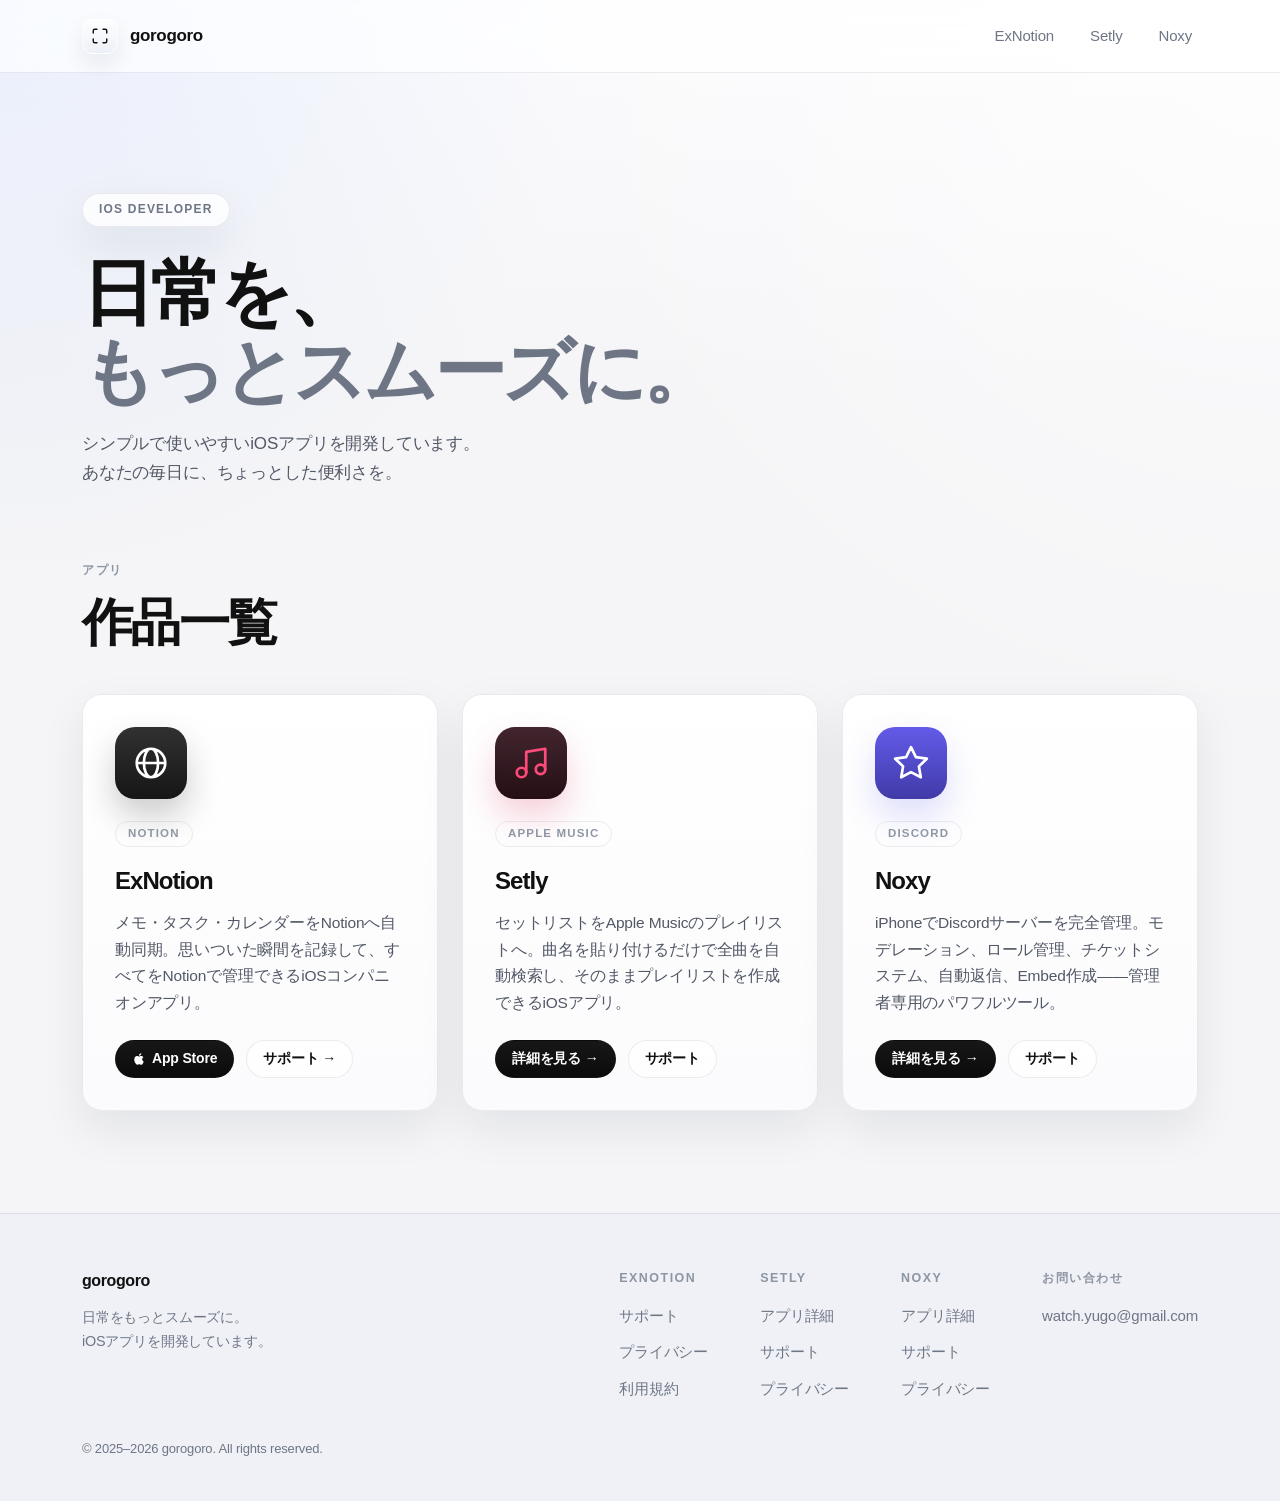
==== commit 57bddd86: "feat: add Noxy to portfolio homepage" ====
--- a/index.html
+++ b/index.html
@@ -49,6 +49,8 @@
     .app-card-icon.notion svg { stroke: #ffffff; }
     .app-card-icon.setly { background: linear-gradient(180deg, #2a0a14, #1a0309); box-shadow: 0 16px 32px rgba(220,38,80,0.22); }
     .app-card-icon.setly svg { stroke: #ff3b6e; }
+    .app-card-icon.noxy { background: linear-gradient(180deg, #4f46e5, #3730a3); box-shadow: 0 16px 32px rgba(99,102,241,0.22); }
+    .app-card-icon.noxy svg { stroke: #ffffff; }
     .app-card-badge {
       display: inline-flex; align-items: center; height: 26px; padding: 0 12px;
       border-radius: 999px; border: 1px solid var(--border);
@@ -83,8 +85,9 @@
         gorogoro
       </a>
       <ul class="nav-links">
-        <li><a href="support.html">ExNotion</a></li>
+        <li><a href="exNotion/">ExNotion</a></li>
         <li><a href="setly/">Setly</a></li>
+        <li><a href="noxy/">Noxy</a></li>
       </ul>
     </nav>
   </header>
@@ -121,7 +124,7 @@
               <svg width="14" height="14" viewBox="0 0 24 24" fill="currentColor"><path d="M18.71 19.5c-.83 1.24-1.71 2.45-3.05 2.47-1.34.03-1.77-.79-3.29-.79-1.53 0-2 .77-3.27.82-1.31.05-2.3-1.32-3.14-2.53C4.25 17 2.94 12.45 4.7 9.39c.87-1.52 2.43-2.48 4.12-2.51 1.28-.02 2.5.87 3.29.87.78 0 2.26-1.07 3.8-.91.65.03 2.47.26 3.64 1.98-.09.06-2.17 1.28-2.15 3.81.03 3.02 2.65 4.03 2.68 4.04-.03.07-.42 1.44-1.38 2.83M13 3.5c.73-.83 1.94-1.46 2.94-1.5.13 1.17-.34 2.35-1.04 3.19-.69.85-1.83 1.51-2.95 1.42-.15-1.15.41-2.35 1.05-3.11z"/></svg>
               App Store
             </a>
-            <a href="support.html" class="app-card-link">サポート →</a>
+            <a href="exNotion/support.html" class="app-card-link">サポート →</a>
           </div>
         </div>
 
@@ -140,6 +143,21 @@
           </div>
         </div>
 
+        <div class="app-card">
+          <div class="app-card-icon noxy">
+            <svg viewBox="0 0 24 24"><path d="M12 2l3.09 6.26L22 9.27l-5 4.87 1.18 6.88L12 17.77l-6.18 3.25L7 14.14 2 9.27l6.91-1.01L12 2z"/></svg>
+          </div>
+          <span class="app-card-badge">Discord</span>
+          <h3>Noxy</h3>
+          <p>iPhoneでDiscordサーバーを完全管理。モデレーション、ロール管理、チケットシステム、自動返信、Embed作成——管理者専用のパワフルツール。</p>
+          <div class="app-card-links">
+            <a href="noxy/" class="app-card-link primary">
+              詳細を見る →
+            </a>
+            <a href="noxy/support.html" class="app-card-link">サポート</a>
+          </div>
+        </div>
+
       </div>
     </div>
   </section>
@@ -154,9 +172,9 @@
         <div class="footer-col">
           <h4>ExNotion</h4>
           <ul>
-            <li><a href="support.html">サポート</a></li>
-            <li><a href="privacy.html">プライバシー</a></li>
-            <li><a href="terms.html">利用規約</a></li>
+            <li><a href="exNotion/support.html">サポート</a></li>
+            <li><a href="exNotion/privacy.html">プライバシー</a></li>
+            <li><a href="exNotion/terms.html">利用規約</a></li>
           </ul>
         </div>
         <div class="footer-col">
@@ -165,6 +183,14 @@
             <li><a href="setly/">アプリ詳細</a></li>
             <li><a href="setly/support.html">サポート</a></li>
             <li><a href="setly/privacy.html">プライバシー</a></li>
+          </ul>
+        </div>
+        <div class="footer-col">
+          <h4>Noxy</h4>
+          <ul>
+            <li><a href="noxy/">アプリ詳細</a></li>
+            <li><a href="noxy/support.html">サポート</a></li>
+            <li><a href="noxy/privacy.html">プライバシー</a></li>
           </ul>
         </div>
         <div class="footer-col">
